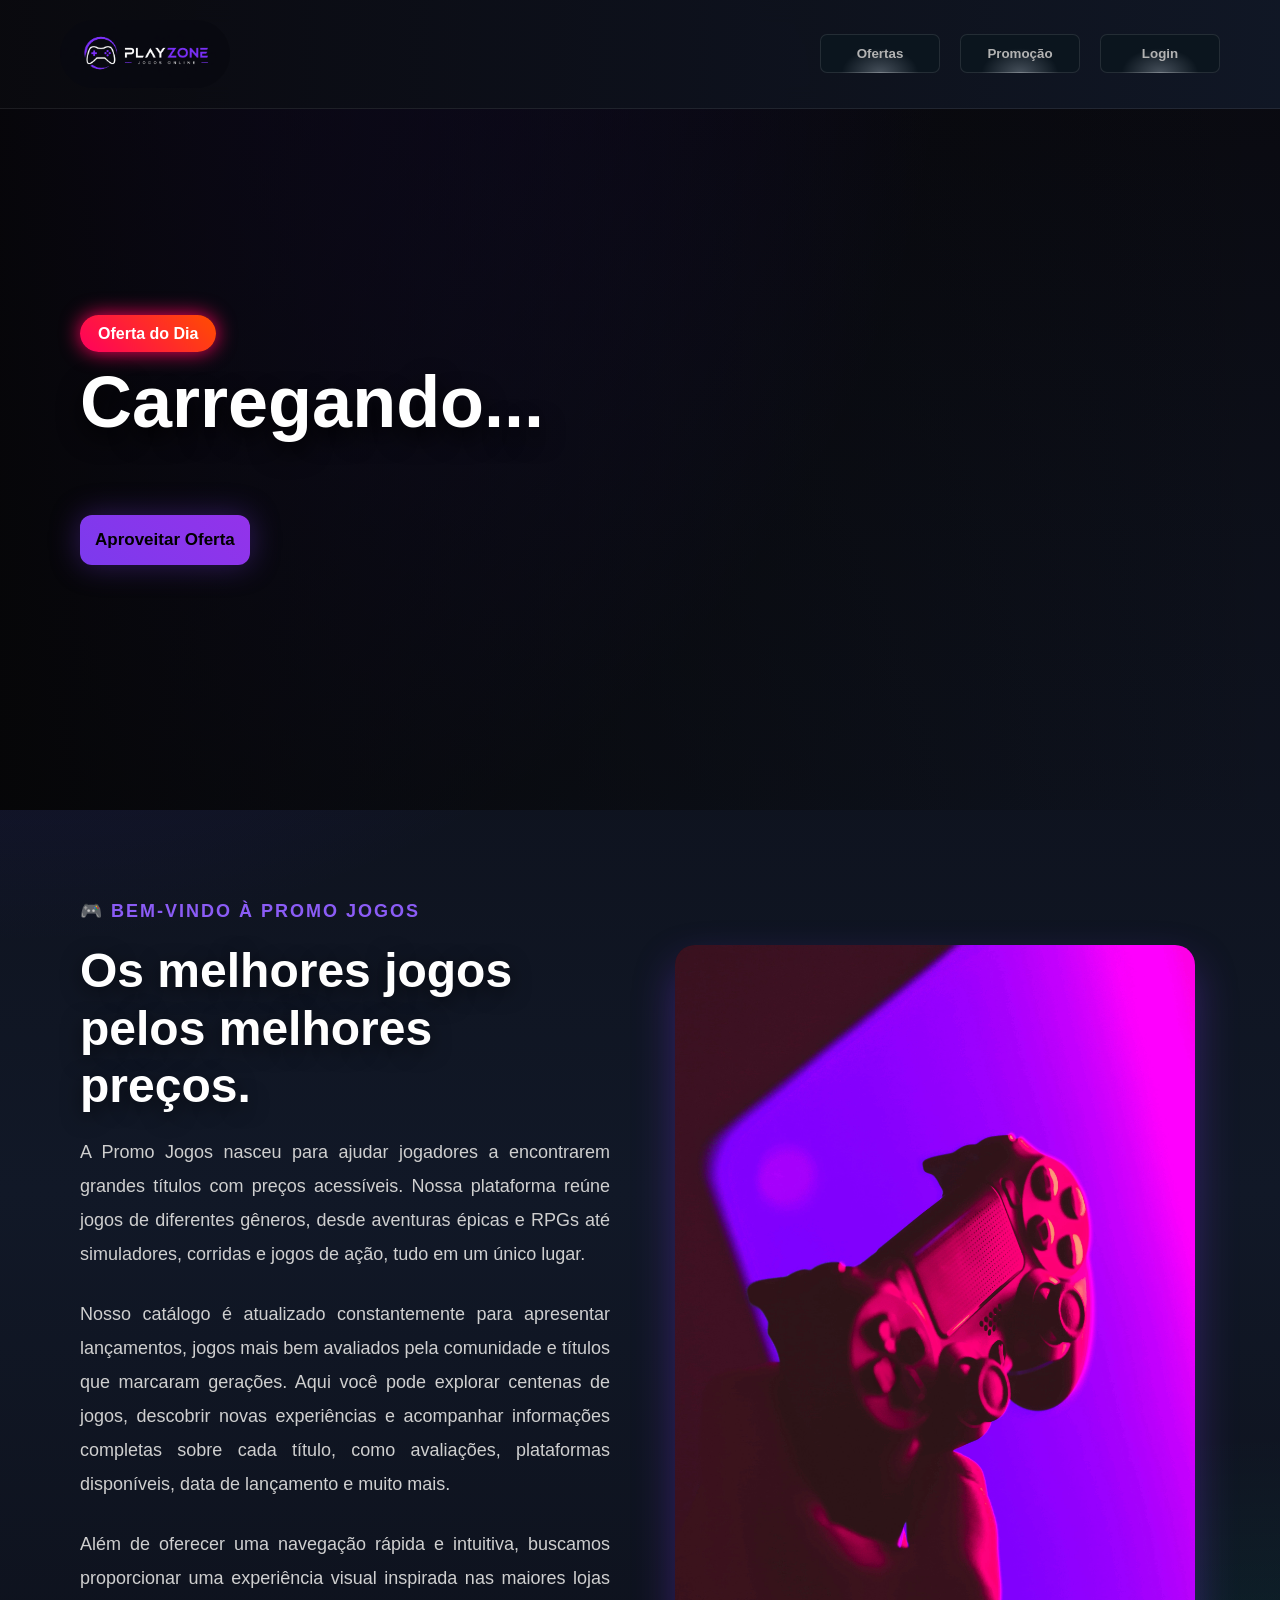
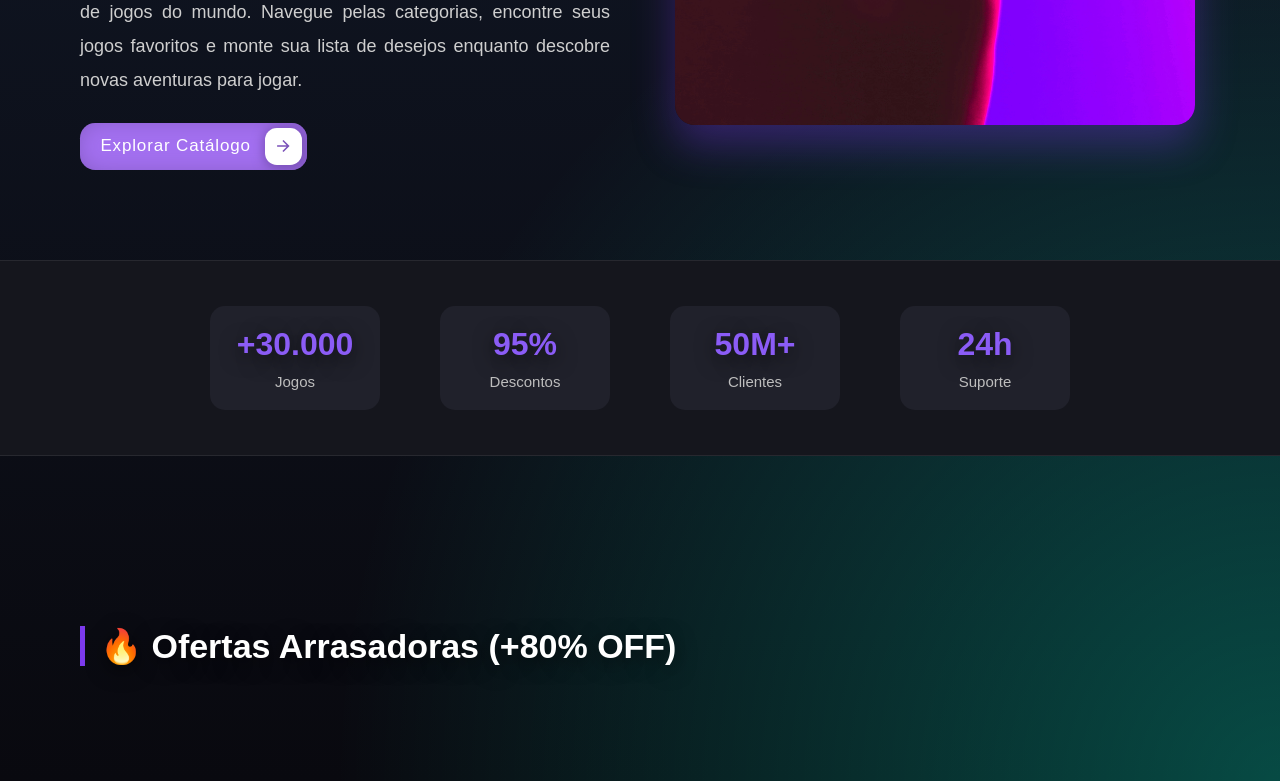
==== view/index.html @ 2229eeca "feat: connecting api with frontend" ====
<!DOCTYPE html>
<html lang="pt-br">
<head>
    <meta charset="UTF-8">
    <meta name="viewport" content="width=device-width, initial-scale=1.0">
    <link rel="stylesheet" href="style/style.css">
    <title>Promo Jogos</title>
</head>
<body>
    <!-- Navbar simples -->
    <nav class="navbar">
            <img class="logo" src="imagens/logo.png">        <ul>
            <li><button class="button"><a href="#super-ofertas">Ofertas</a></button></li>
            <li><button class="button"><a href="#jogos-baratos">Promoção</a></button></li>
            <li><button class="button"><a href="#login-usuario">Login</a></button></li>
        </ul>
    </nav>

    <!-- Banner Dinâmico (Hero Section) -->
    <header id="banner-destaque" class="hero">
        <div class="hero-conteudo">
            <span class="tag-destaque">Oferta do Dia</span>
            <h1 id="hero-titulo">Carregando...</h1>
            <div class="hero-precos">
                <span id="hero-preco-antigo" class="preco-antigo"></span>
                <span id="hero-preco-novo" class="preco-novo"></span>
            </div>
            <button class="btn-comprar btn-grande">Aproveitar Oferta</button>
        </div>
    </header>
    <section class="apresentacao">

    <div class="texto-apresentacao">

        <span class="subtitulo">🎮 Bem-vindo à Promo Jogos</span>

        <h2>Os melhores jogos pelos melhores preços.</h2>

        <p>
            A Promo Jogos nasceu para ajudar jogadores a encontrarem grandes títulos
            com preços acessíveis. Nossa plataforma reúne jogos de diferentes gêneros,
            desde aventuras épicas e RPGs até simuladores, corridas e jogos de ação,
            tudo em um único lugar.
        </p>

        <p>
            Nosso catálogo é atualizado constantemente para apresentar lançamentos,
            jogos mais bem avaliados pela comunidade e títulos que marcaram gerações.
            Aqui você pode explorar centenas de jogos, descobrir novas experiências e
            acompanhar informações completas sobre cada título, como avaliações,
            plataformas disponíveis, data de lançamento e muito mais.
        </p>

        <p>
            Além de oferecer uma navegação rápida e intuitiva, buscamos proporcionar
            uma experiência visual inspirada nas maiores lojas de jogos do mundo.
            Navegue pelas categorias, encontre seus jogos favoritos e monte sua lista
            de desejos enquanto descobre novas aventuras para jogar.
        </p>

        <button class="cssbuttons-io-button">
         Explorar Catálogo
        <div class="icon">
            <svg
            height="24"
            width="24"
            viewBox="0 0 24 24"
            xmlns="http://www.w3.org/2000/svg"
            >
            <path d="M0 0h24v24H0z" fill="none"></path>
            <path
                d="M16.172 11l-5.364-5.364 1.414-1.414L20 12l-7.778 7.778-1.414-1.414L16.172 13H4v-2z"
                fill="currentColor"
            ></path>
            </svg>
        </div>
        </button>

    </div>

    <div class="imagem-apresentacao">

        <img src="imagens/banner-gamer.jpg" alt="Jogador">

    </div>

</section>
    <section class="estatisticas">

        <div>
        <h2>+30.000</h2>
        <p>Jogos</p>
        </div>

        <div>
        <h2>95%</h2>
        <p>Descontos</p>
        </div>

        <div>
        <h2>50M+</h2>
        <p>Clientes</p>
        </div>

        <div>
        <h2>24h</h2>
        <p>Suporte</p>
        </div>

    </section>
    <main>
        <!-- Categoria 1 -->
        <section id="super-ofertas" class="categoria-section">
            <h2 class="titulo-categoria">🔥 Ofertas Arrasadoras (+80% OFF)</h2>
            <div id="vitrine-super" class="container-jogos"></div>
        </section>

    </main>

    <script src="script/script.js"></script>
</body>
</html>
---- view/style/style.css ----
* {
    margin: 0;
    padding: 0;
    box-sizing: border-box;
    font-family: 'Segoe UI', Tahoma, sans-serif;
}

body {
    color: white;
    font-family: 'Segoe UI', sans-serif;

    background:
    radial-gradient(circle at top left,#5224ff44,transparent 35%),
    radial-gradient(circle at bottom right,#00ffd544,transparent 35%),
    linear-gradient(180deg,#09090f,#111827,#09090f);

    overflow-x: hidden;
}


main{
    margin-top:90px;
}

h1,h2,h3{

text-shadow:0 5px 20px rgba(0,0,0,.6);

}

/* Navegação */
.navbar{
    position: fixed;
    top:0;
    width:100%;
    z-index:100;

    display:flex;
    justify-content:space-between;
    align-items:center;

    padding:20px 60px;

    background:
    linear-gradient(
    90deg,
    rgba(10,10,15,.95),
    rgba(17,24,39,.95)
);
    backdrop-filter:blur(12px);

    border-bottom:1px solid rgba(255,255,255,.08);
}
.navbar ul {
    list-style: none;
    display: flex;
    gap: 20px;
}

.logo{
    width:170px;
    cursor:pointer;
    transition:.4s;
    border-radius: 50px;
}

.logo:hover{
    transform:scale(1.05);
    filter:drop-shadow(0 0 15px #8b5cf6);
}

/* From Uiverse.io by zanina-yassine */ 
.button {
  min-width: 120px;

  position: relative;
  cursor: pointer;

  padding: 12px 17px;
  border: 0;
  border-radius: 7px;

  box-shadow: inset 0 0 0 1px rgba(255, 255, 255, 0.1);
  background: radial-gradient(
    ellipse at bottom,
    rgba(71, 81, 92, 1) 0%,
    rgba(11, 21, 30, 1) 45%
  );

  color: rgb(255, 255, 255, 0.66);

  transition: all 1s cubic-bezier(0.15, 0.83, 0.66, 1);
}

.button::before {
  content: "";
  width: 70%;
  height: 1px;

  position: absolute;
  bottom: 0;
  left: 15%;

  background: rgb(255, 255, 255);
  background: linear-gradient(
    90deg,
    rgba(255, 255, 255, 0) 0%,
    rgba(255, 255, 255, 1) 50%,
    rgba(255, 255, 255, 0) 100%
  );
  opacity: 0.2;

  transition: all 1s cubic-bezier(0.15, 0.83, 0.66, 1);
}

.button:hover {
  color: rgb(255, 255, 255, 1);
  transform: scale(1.1) translateY(-3px);
}

.button:hover::before {
  opacity: 1;
}

.navbar a {
    color: #b3b3b3;
    text-decoration: none;
    font-weight: bold;
    transition: color 0.3s;
}

.navbar a:hover {
    color: #bb86fc;
}

/* Banner Dinâmico (Hero) */
.hero{
    min-height: 90vh;

    background-size: cover;
    background-position: center center;
    background-repeat: no-repeat;

    display: flex;
    align-items: center;

    padding: 160px 80px 80px;

    position: relative;

    overflow: hidden;

    transition: opacity .4s ease;
}


.hero-conteudo {
    position: relative;
    z-index: 2;
    max-width: 600px;
}

.tag-destaque{

background:linear-gradient(
45deg,
#ff005d,
#ff4d00
);

padding:10px 18px;

border-radius:50px;

font-weight:bold;

box-shadow:0 0 20px #ff005d;

}

.hero h1{

font-size:4.5rem;

font-weight:800;

line-height:1.1;

margin:20px 0;

text-shadow:0 10px 25px black;

}

.hero::before{

content:"";

position:absolute;

inset:0;

background:linear-gradient(
90deg,
rgba(5,5,5,.92),
rgba(5,5,5,.45),
transparent
);

}
.btn-grande {
    font-size: 1.1rem;
    padding: 15px 30px;
    margin-top: 20px;
}


.categoria-section{

padding:80px;
}

.apresentacao{

    display:flex;

    justify-content:space-between;

    align-items:center;

    gap:60px;

    padding:90px 80px;

}

.texto-apresentacao{

    flex:1;

}

.subtitulo{

    color:#8b5cf6;

    font-size:18px;

    font-weight:bold;

    text-transform:uppercase;

    letter-spacing:2px;

}

.texto-apresentacao h2{

    font-size:48px;

    margin:20px 0;

    line-height:1.2;

}

.texto-apresentacao p{

    color:#cfcfcf;

    font-size:18px;

    line-height:1.9;

    margin-bottom:25px;

    text-align:justify;

}

.imagem-apresentacao{

    flex:1;

    display:flex;

    justify-content:center;

}

.imagem-apresentacao img{

    width:100%;

    max-width:520px;

    border-radius:20px;

    box-shadow:0 20px 40px rgba(124,58,237,.35);

    transition:.4s;

}

.imagem-apresentacao img:hover{

    transform:scale(1.03);

}

/* From Uiverse.io by adamgiebl */ 
.cssbuttons-io-button {
  background: #a370f0;
  color: white;
  font-family: inherit;
  padding: 0.35em;
  padding-left: 1.2em;
  font-size: 17px;
  font-weight: 500;
  border-radius: 0.9em;
  border: none;
  letter-spacing: 0.05em;
  display: flex;
  align-items: center;
  box-shadow: inset 0 0 1.6em -0.6em #714da6;
  overflow: hidden;
  position: relative;
  height: 2.8em;
  padding-right: 3.3em;
  cursor: pointer;
}

.cssbuttons-io-button .icon {
  background: white;
  margin-left: 1em;
  position: absolute;
  display: flex;
  align-items: center;
  justify-content: center;
  height: 2.2em;
  width: 2.2em;
  border-radius: 0.7em;
  box-shadow: 0.1em 0.1em 0.6em 0.2em #7b52b9;
  right: 0.3em;
  transition: all 0.3s;
}

.cssbuttons-io-button:hover .icon {
  width: calc(100% - 0.6em);
}

.cssbuttons-io-button .icon svg {
  width: 1.1em;
  transition: transform 0.3s;
  color: #7b52b9;
}

.cssbuttons-io-button:hover .icon svg {
  transform: translateX(0.1em);
}

.cssbuttons-io-button:active .icon {
  transform: scale(0.95);
}


.estatisticas{

    display:flex;

    justify-content:center;

    gap:60px;

    flex-wrap:wrap;

    padding:45px 30px;

    background:#15161d;

    border-top:1px solid rgba(255,255,255,.08);

    border-bottom:1px solid rgba(255,255,255,.08);

}

.estatisticas div{

    width:170px;

    padding:20px;

    border-radius:15px;

    text-align:center;

    background:#20212b;

    transition:.3s;

}

.estatisticas div:hover{

    transform:translateY(-6px);

    box-shadow:0 10px 25px rgba(124,58,237,.35);

}

.estatisticas h2{

    color:#8b5cf6;

    font-size:2rem;

    margin-bottom:10px;

}

.estatisticas p{

    color:#bdbdbd;

    font-size:15px;

}


.titulo-categoria{

font-size:34px;

margin-bottom:35px;

font-weight:700;

border-left:5px solid #7c3aed;

padding-left:15px;

}

.container-jogos{
    display:grid;
    grid-template-columns:repeat(auto-fit,minmax(220px,1fr));
    gap:25px;
}
/* Cards (Mantendo a estrutura anterior) */

.card-jogo{

    background:#18181b;

    border-radius:14px;

    overflow:hidden;

    transition:.3s;

    border:1px solid rgba(255,255,255,.05);

}

.card-jogo img{

    width:100%;
    height:140px;
    object-fit:cover;

    transition:.35s;

}
.card-jogo:hover{

    transform:translateY(-6px);

    box-shadow:0 15px 35px rgba(124,58,237,.25);

}

.card-jogo:hover img{

    transform:scale(1.05);

}

.info-jogo {
    padding: 15px;
}

.info-jogo h3 {
    font-size: 1.1rem;
    margin-bottom: 10px;
    white-space: nowrap;
    overflow: hidden;
    text-overflow: ellipsis;
}

.preco-antigo {
    text-decoration: line-through;
    color: #888;
    font-size: 0.9rem;
    margin-right: 10px;
}

.preco-novo {
    color: #03dac6;
    font-size: 1.2rem;
    font-weight: bold;
}

.btn-comprar{
margin-top: 30px;
padding:15px;

border:none;

border-radius:12px;

background:linear-gradient(45deg,#7c3aed,#9333ea);

font-size:17px;

font-weight:bold;

transition:.3s;

cursor:pointer;

box-shadow:0 0 30px rgba(124,58,237,.35);

}

.btn-comprar:hover{

transform:translateY(-4px);

box-shadow:0 0 45px rgba(124,58,237,.7);

}

.card-jogo{

animation:aparecer .6s ease;

}

@keyframes aparecer{

from{

opacity:0;

transform:translateY(50px);

}

to{

opacity:1;

transform:translateY(0);

}

}
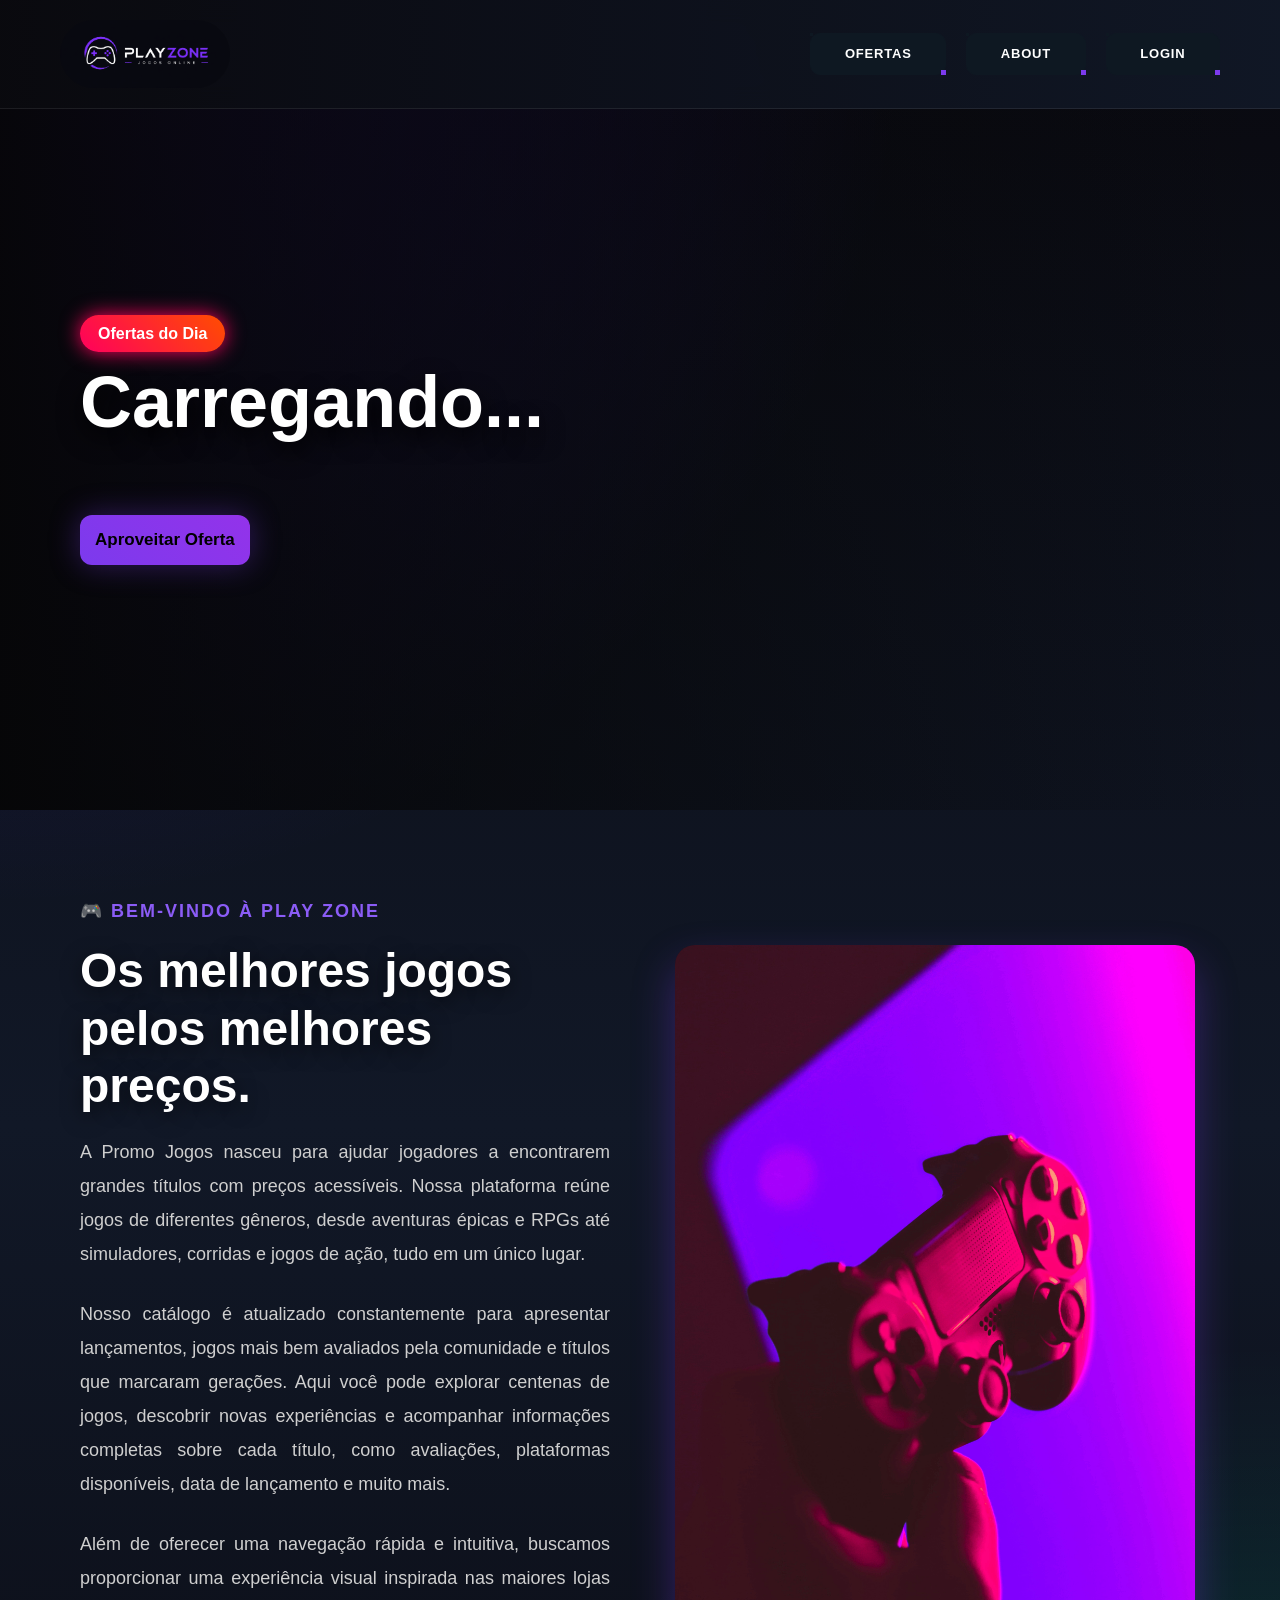
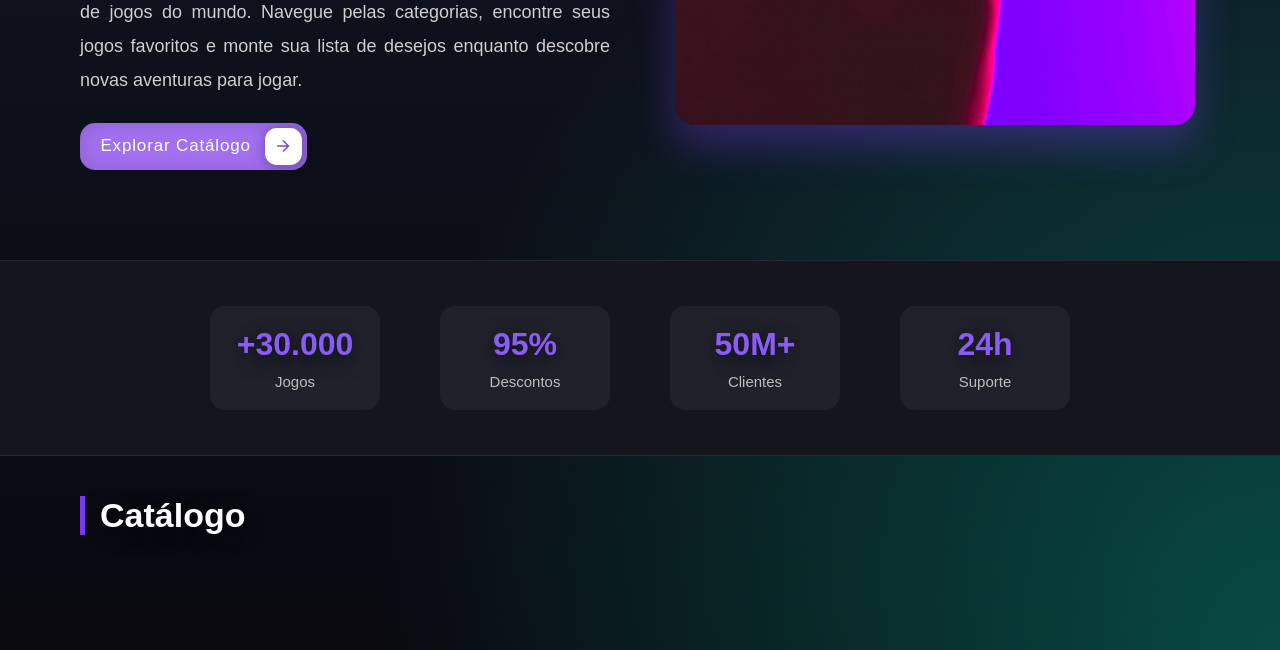
==== commit 3fbde8fe: "style: add favicon and changing style of nav buttons" ====
--- a/view/index.html
+++ b/view/index.html
@@ -4,22 +4,36 @@
     <meta charset="UTF-8">
     <meta name="viewport" content="width=device-width, initial-scale=1.0">
     <link rel="stylesheet" href="style/style.css">
-    <title>Promo Jogos</title>
+    <link rel="shortcut icon" href="imagens/favicon.png" type="image/x-icon">
+    <title>Play Zone</title>
 </head>
 <body>
-    <!-- Navbar simples -->
-    <nav class="navbar">
-            <img class="logo" src="imagens/logo.png">        <ul>
-            <li><button class="button"><a href="#super-ofertas">Ofertas</a></button></li>
-            <li><button class="button"><a href="#jogos-baratos">Promoção</a></button></li>
-            <li><button class="button"><a href="#login-usuario">Login</a></button></li>
+
+<nav class="navbar">
+        <img class="logo" src="imagens/logo.png" alt="Logo">
+        <ul>
+            <li>
+                <div class="button-borders">
+                    <button class="primary-button" onclick="document.getElementById('super-ofertas').scrollIntoView({behavior: 'smooth'})">OFERTAS</button>
+                </div>
+            </li>
+            <li>
+                <div class="button-borders">
+                    <button class="primary-button" onclick="document.querySelector('.apresentacao').scrollIntoView({behavior: 'smooth'})">ABOUT</button>
+                </div>
+            </li>
+            <li>
+                <div class="button-borders">
+                    <button class="primary-button" onclick="document.getElementById('login-usuario').scrollIntoView({behavior: 'smooth'})">LOGIN</button>
+                </div>
+            </li>
         </ul>
     </nav>
 
-    <!-- Banner Dinâmico (Hero Section) -->
     <header id="banner-destaque" class="hero">
+        <a href="#"></a>
         <div class="hero-conteudo">
-            <span class="tag-destaque">Oferta do Dia</span>
+            <span class="tag-destaque">Ofertas do Dia</span>
             <h1 id="hero-titulo">Carregando...</h1>
             <div class="hero-precos">
                 <span id="hero-preco-antigo" class="preco-antigo"></span>
@@ -32,7 +46,7 @@
 
     <div class="texto-apresentacao">
 
-        <span class="subtitulo">🎮 Bem-vindo à Promo Jogos</span>
+        <span class="subtitulo">🎮 Bem-vindo à Play Zone</span>
 
         <h2>Os melhores jogos pelos melhores preços.</h2>
 
@@ -58,8 +72,8 @@
             de desejos enquanto descobre novas aventuras para jogar.
         </p>
 
-        <button class="cssbuttons-io-button">
-         Explorar Catálogo
+            <button class="cssbuttons-io-button" onclick="document.getElementById('super-ofertas').scrollIntoView({behavior: 'smooth'})">
+        Explorar Catálogo
         <div class="icon">
             <svg
             height="24"
@@ -74,7 +88,7 @@
             ></path>
             </svg>
         </div>
-        </button>
+    </button>
 
     </div>
 
@@ -111,10 +125,9 @@
     <main>
         <!-- Categoria 1 -->
         <section id="super-ofertas" class="categoria-section">
-            <h2 class="titulo-categoria">🔥 Ofertas Arrasadoras (+80% OFF)</h2>
+            <h2 class="titulo-categoria"> Catálogo</h2>
             <div id="vitrine-super" class="container-jogos"></div>
         </section>
-
     </main>
 
     <script src="script/script.js"></script>
--- a/view/style/style.css
+++ b/view/style/style.css
@@ -19,7 +19,7 @@
 
 
 main{
-    margin-top:90px;
+    margin-top:-40px;
 }
 
 h1,h2,h3{
@@ -70,56 +70,63 @@
 }
 
 /* From Uiverse.io by zanina-yassine */ 
-.button {
-  min-width: 120px;
-
-  position: relative;
-  cursor: pointer;
-
-  padding: 12px 17px;
-  border: 0;
-  border-radius: 7px;
-
-  box-shadow: inset 0 0 0 1px rgba(255, 255, 255, 0.1);
-  background: radial-gradient(
-    ellipse at bottom,
-    rgba(71, 81, 92, 1) 0%,
-    rgba(11, 21, 30, 1) 45%
-  );
-
-  color: rgb(255, 255, 255, 0.66);
-
-  transition: all 1s cubic-bezier(0.15, 0.83, 0.66, 1);
-}
-
-.button::before {
-  content: "";
-  width: 70%;
-  height: 1px;
-
-  position: absolute;
-  bottom: 0;
-  left: 15%;
-
-  background: rgb(255, 255, 255);
-  background: linear-gradient(
-    90deg,
-    rgba(255, 255, 255, 0) 0%,
-    rgba(255, 255, 255, 1) 50%,
-    rgba(255, 255, 255, 0) 100%
-  );
-  opacity: 0.2;
-
-  transition: all 1s cubic-bezier(0.15, 0.83, 0.66, 1);
-}
-
-.button:hover {
-  color: rgb(255, 255, 255, 1);
-  transform: scale(1.1) translateY(-3px);
-}
-
-.button:hover::before {
-  opacity: 1;
+/* --- NOVO DESIGN DOS BOTÕES DA NAVBAR --- */
+.primary-button {
+ font-family: 'Segoe UI', Tahoma, sans-serif;
+ color: white;
+ cursor: pointer;
+ font-size: 13px;
+ font-weight: bold;
+ letter-spacing: 0.05rem;
+ border: 1px solid #0E1822;
+ border-radius: 10px;
+ padding: 0.8rem 2.1rem;
+ /* A cor de preenchimento do SVG foi alterada de FF4655 para 7c3aed */
+ background-image: url("data:image/svg+xml,%3Csvg xmlns='http://www.w3.org/2000/svg' viewBox='0 0 531.28 200'%3E%3Cdefs%3E%3Cstyle%3E .shape %7B fill: %237c3aed /* fill: %230E1822; */ %7D %3C/style%3E%3C/defs%3E%3Cg id='Layer_2' data-name='Layer 2'%3E%3Cg id='Layer_1-2' data-name='Layer 1'%3E%3Cpolygon class='shape' points='415.81 200 0 200 115.47 0 531.28 0 415.81 200' /%3E%3C/g%3E%3C/g%3E%3C/svg%3E%0A");
+ background-color: #0E1822;
+ background-size: 200%;
+ background-position: 200%;
+ background-repeat: no-repeat;
+ transition: 0.3s ease-in-out;
+ transition-property: background-position, border, color;
+ position: relative;
+ z-index: 1;
+}
+
+.primary-button:hover {
+ border: 1px solid #7c3aed; /* Cor da borda no hover alterada para roxo */
+ color: white;
+ background-position: 40%;
+}
+
+.primary-button:before {
+ content: "";
+ position: absolute;
+ background-color: #0E1822;
+ width: 0.2rem;
+ height: 0.2rem;
+ top: -1px;
+ left: -1px;
+ transition: background-color 0.15s ease-in-out;
+}
+
+.primary-button:hover:before {
+ background-color: white;
+}
+
+.primary-button:hover:after {
+ background-color: white;
+}
+
+.primary-button:after {
+ content: "";
+ position: absolute;
+ background-color: #7c3aed; /* Cor do detalhe no canto alterada para roxo */
+ width: 0.3rem;
+ height: 0.3rem;
+ bottom: -1px;
+ right: -1px;
+ transition: background-color 0.15s ease-in-out;
 }
 
 .navbar a {
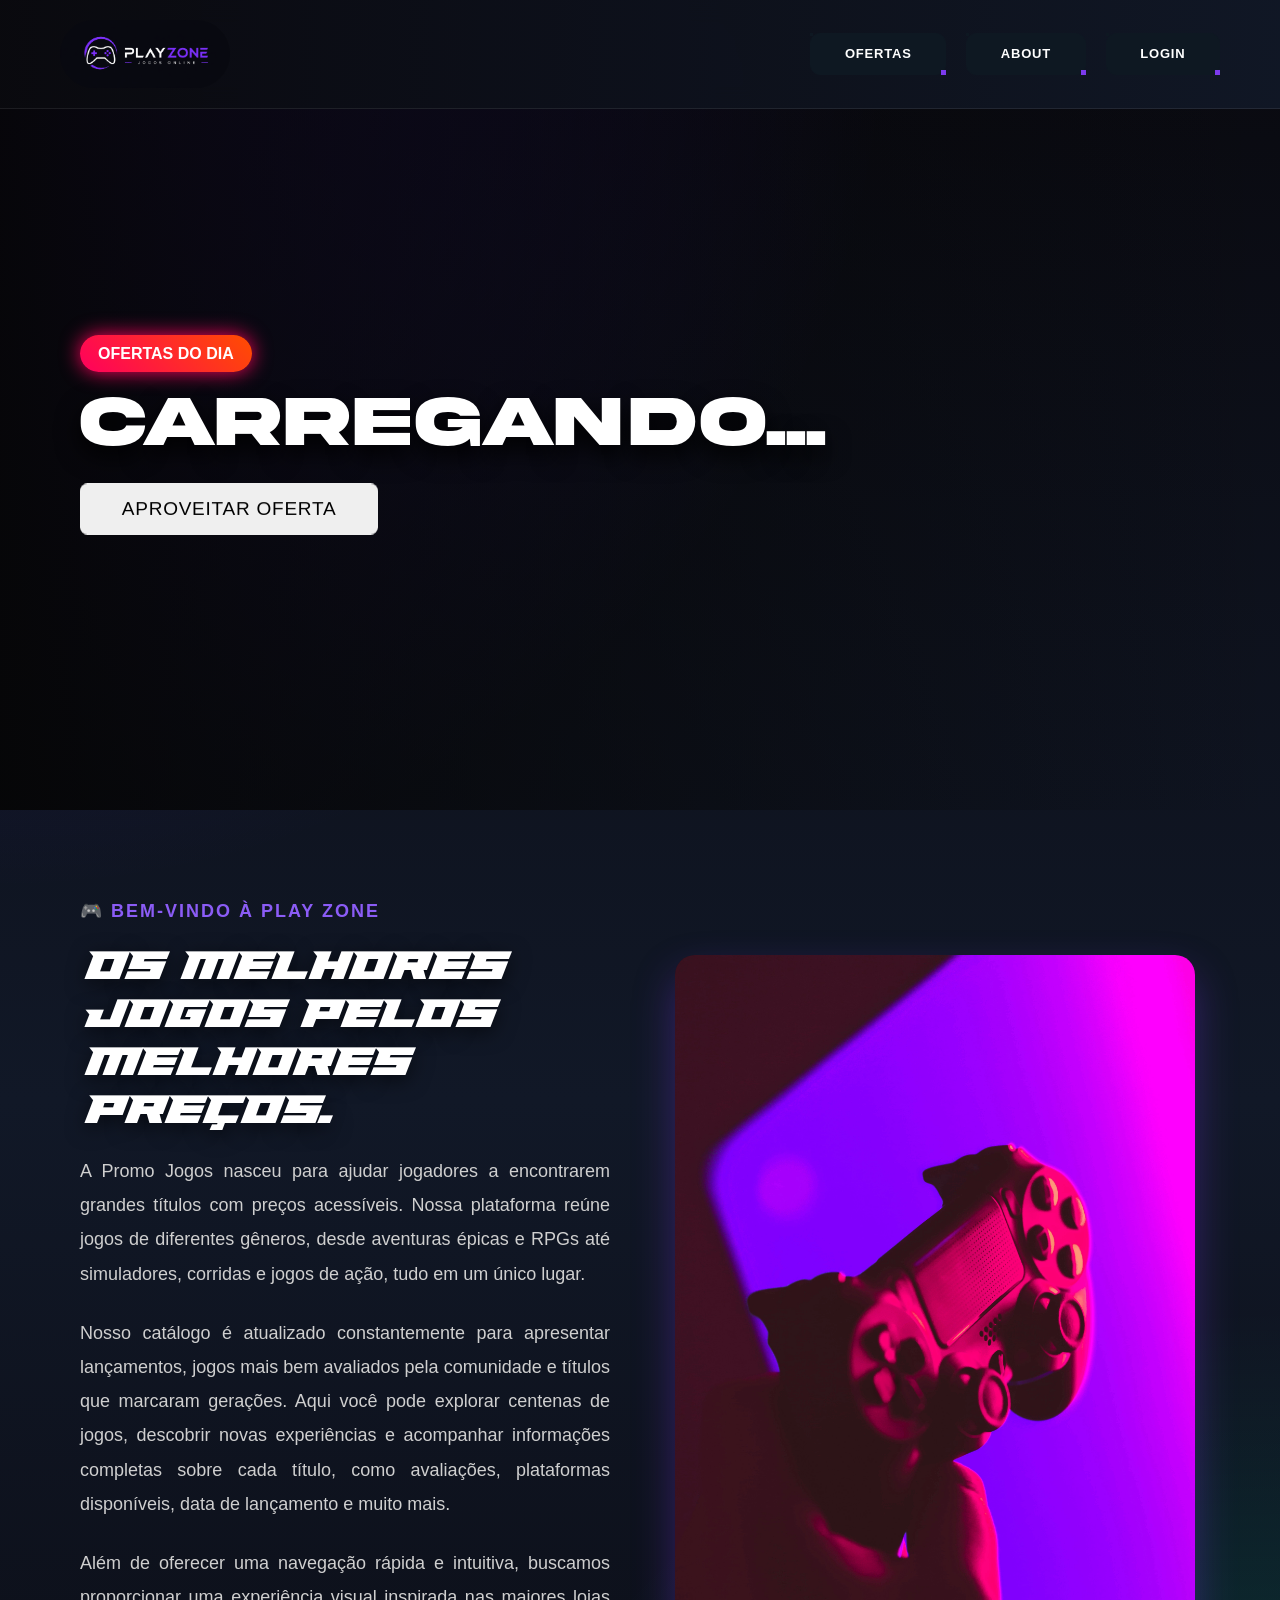
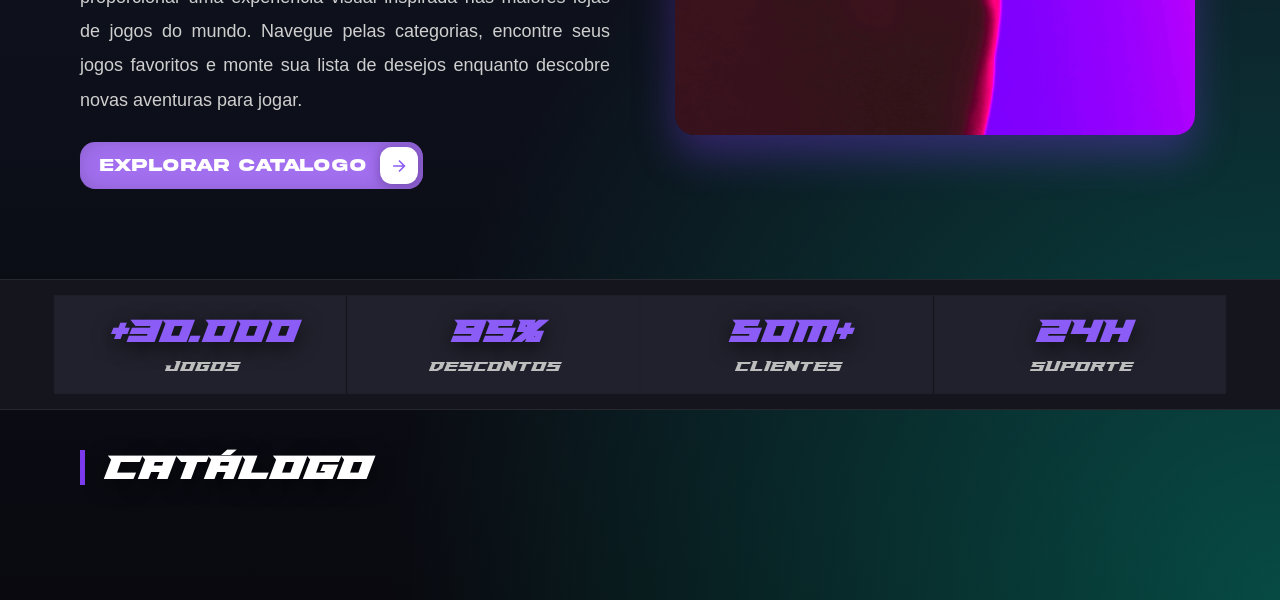
==== commit 44f48290: "style: modifying the page CSS and adding styles for the game pages" ====
--- a/view/index.html
+++ b/view/index.html
@@ -33,13 +33,14 @@
     <header id="banner-destaque" class="hero">
         <a href="#"></a>
         <div class="hero-conteudo">
-            <span class="tag-destaque">Ofertas do Dia</span>
+            <span class="tag-destaque">OFERTAS DO DIA</span>
             <h1 id="hero-titulo">Carregando...</h1>
-            <div class="hero-precos">
-                <span id="hero-preco-antigo" class="preco-antigo"></span>
-                <span id="hero-preco-novo" class="preco-novo"></span>
-            </div>
-            <button class="btn-comprar btn-grande">Aproveitar Oferta</button>
+
+            <div class="wrapper">
+            <button class="btn-grande">
+                <span>Aproveitar Oferta</span>
+            </button>
+        </div>
         </div>
     </header>
     <section class="apresentacao">
@@ -72,8 +73,8 @@
             de desejos enquanto descobre novas aventuras para jogar.
         </p>
 
-            <button class="cssbuttons-io-button" onclick="document.getElementById('super-ofertas').scrollIntoView({behavior: 'smooth'})">
-        Explorar Catálogo
+        <button class="cssbuttons-io-button" onclick="document.getElementById('super-ofertas').scrollIntoView({behavior: 'smooth'})">
+        EXPLORAR CATALOGO
         <div class="icon">
             <svg
             height="24"
@@ -125,7 +126,7 @@
     <main>
         <!-- Categoria 1 -->
         <section id="super-ofertas" class="categoria-section">
-            <h2 class="titulo-categoria"> Catálogo</h2>
+            <h2 class="titulo-categoria"> CATÁLOGO</h2>
             <div id="vitrine-super" class="container-jogos"></div>
         </section>
     </main>
--- a/view/style/style.css
+++ b/view/style/style.css
@@ -1,3 +1,13 @@
+@font-face {
+    font-family: "Paladins";
+    src: url("../fonts/paladins/paladins.ttf") format("truetype");
+}
+
+@font-face {
+    font-family: "Akira";
+    src: url("../fonts/akira_expanded/Akira\ Expanded\ Demo.otf") format("truetype");
+}
+
 * {
     margin: 0;
     padding: 0;
@@ -24,7 +34,8 @@
 
 h1,h2,h3{
 
-text-shadow:0 5px 20px rgba(0,0,0,.6);
+    font-family: "Akira", sans-serif;
+    text-shadow:0 5px 20px rgba(0,0,0,.6);
 
 }
 
@@ -130,6 +141,7 @@
 }
 
 .navbar a {
+
     color: #b3b3b3;
     text-decoration: none;
     font-weight: bold;
@@ -186,16 +198,11 @@
 }
 
 .hero h1{
-
-font-size:4.5rem;
-
-font-weight:800;
-
-line-height:1.1;
-
-margin:20px 0;
-
-text-shadow:0 10px 25px black;
+    font-size:4.5rem;
+    font-weight:800;
+    line-height:1.1;
+    margin:20px 0;
+    text-shadow:0 10px 25px black;
 
 }
 
@@ -223,50 +230,39 @@
 
 
 .categoria-section{
-
-padding:80px;
+    padding:80px;
 }
 
 .apresentacao{
-
+    font-family: "Paladins", sans-serif;
     display:flex;
-
     justify-content:space-between;
-
     align-items:center;
-
     gap:60px;
-
     padding:90px 80px;
 
 }
 
 .texto-apresentacao{
-
+    
     flex:1;
 
 }
 
 .subtitulo{
-
     color:#8b5cf6;
-
     font-size:18px;
-
     font-weight:bold;
-
     text-transform:uppercase;
-
     letter-spacing:2px;
 
 }
 
 .texto-apresentacao h2{
 
-    font-size:48px;
-
+    font-family: "Paladins", sans-serif;
+    font-size:40px;
     margin:20px 0;
-
     line-height:1.2;
 
 }
@@ -274,13 +270,9 @@
 .texto-apresentacao p{
 
     color:#cfcfcf;
-
     font-size:18px;
-
     line-height:1.9;
-
     margin-bottom:25px;
-
     text-align:justify;
 
 }
@@ -288,9 +280,7 @@
 .imagem-apresentacao{
 
     flex:1;
-
     display:flex;
-
     justify-content:center;
 
 }
@@ -298,13 +288,9 @@
 .imagem-apresentacao img{
 
     width:100%;
-
     max-width:520px;
-
     border-radius:20px;
-
     box-shadow:0 20px 40px rgba(124,58,237,.35);
-
     transition:.4s;
 
 }
@@ -317,39 +303,39 @@
 
 /* From Uiverse.io by adamgiebl */ 
 .cssbuttons-io-button {
-  background: #a370f0;
-  color: white;
-  font-family: inherit;
-  padding: 0.35em;
-  padding-left: 1.2em;
-  font-size: 17px;
-  font-weight: 500;
-  border-radius: 0.9em;
-  border: none;
-  letter-spacing: 0.05em;
-  display: flex;
-  align-items: center;
-  box-shadow: inset 0 0 1.6em -0.6em #714da6;
-  overflow: hidden;
-  position: relative;
-  height: 2.8em;
-  padding-right: 3.3em;
-  cursor: pointer;
+    background: #a370f0;
+    color: white;
+    font-family: "Akira", sans-serif;
+    padding: 0.35em;
+    padding-left: 1.2em;
+    font-size: 17px;
+    font-weight: 500;
+    border-radius: 0.9em;
+    border: none;
+    letter-spacing: 0.05em;
+    display: flex;
+    align-items: center;
+    box-shadow: inset 0 0 1.6em -0.6em #714da6;
+    overflow: hidden;
+    position: relative;
+    height: 2.8em;
+    padding-right: 3.3em;
+    cursor: pointer;
 }
 
 .cssbuttons-io-button .icon {
-  background: white;
-  margin-left: 1em;
-  position: absolute;
-  display: flex;
-  align-items: center;
-  justify-content: center;
-  height: 2.2em;
-  width: 2.2em;
-  border-radius: 0.7em;
-  box-shadow: 0.1em 0.1em 0.6em 0.2em #7b52b9;
-  right: 0.3em;
-  transition: all 0.3s;
+    background: white;
+    margin-left: 1em;
+    position: absolute;
+    display: flex;
+    align-items: center;
+    justify-content: center;
+    height: 2.2em;
+    width: 2.2em;
+    border-radius: 0.7em;
+    box-shadow: 0.1em 0.1em 0.6em 0.2em #7b52b9;
+    right: 0.3em;
+    transition: all 0.3s;
 }
 
 .cssbuttons-io-button:hover .icon {
@@ -359,7 +345,7 @@
 .cssbuttons-io-button .icon svg {
   width: 1.1em;
   transition: transform 0.3s;
-  color: #7b52b9;
+  color: #8b5cf6;
 }
 
 .cssbuttons-io-button:hover .icon svg {
@@ -374,61 +360,49 @@
 .estatisticas{
 
     display:flex;
-
     justify-content:center;
-
-    gap:60px;
-
     flex-wrap:wrap;
-
-    padding:45px 30px;
-
+    gap: 0.5px;
+    padding:15px 30px;
     background:#15161d;
-
     border-top:1px solid rgba(255,255,255,.08);
-
     border-bottom:1px solid rgba(255,255,255,.08);
 
 }
 
-.estatisticas div{
-
-    width:170px;
-
-    padding:20px;
-
-    border-radius:15px;
-
-    text-align:center;
-
-    background:#20212b;
-
-    transition:.3s;
-
-}
+.estatisticas div {
+    
+    width: 24%;
+    padding: 19px;
+    border-radius: 0;
+    text-align: center;
+    background: #20212c;
+    transition: .3s;
+    border: 1px solid rgba(0, 0, 0, 0.062);
+}
+
 
 .estatisticas div:hover{
-
+    margin: auto;
     transform:translateY(-6px);
-
+    font-family: "Paladins", sans-serif;
     box-shadow:0 10px 25px rgba(124,58,237,.35);
 
 }
 
 .estatisticas h2{
 
+        font-family: "Paladins", sans-serif;
     color:#8b5cf6;
-
     font-size:2rem;
-
     margin-bottom:10px;
 
 }
 
 .estatisticas p{
 
+    font-family: "Paladins", sans-serif;
     color:#bdbdbd;
-
     font-size:15px;
 
 }
@@ -436,35 +410,28 @@
 
 .titulo-categoria{
 
-font-size:34px;
-
-margin-bottom:35px;
-
-font-weight:700;
-
-border-left:5px solid #7c3aed;
-
-padding-left:15px;
+    font-family: "Paladins", sans-serif;
+    font-size:34px;
+    margin-bottom:35px;
+    font-weight:700;
+    border-left:5px solid #7c3aed;
+    padding-left:15px;
 
 }
 
 .container-jogos{
     display:grid;
     grid-template-columns:repeat(auto-fit,minmax(220px,1fr));
-    gap:25px;
+    gap:15px;
 }
 /* Cards (Mantendo a estrutura anterior) */
 
 .card-jogo{
 
     background:#18181b;
-
-    border-radius:14px;
-
+    border-radius:5px;
     overflow:hidden;
-
     transition:.3s;
-
     border:1px solid rgba(255,255,255,.05);
 
 }
@@ -481,7 +448,6 @@
 .card-jogo:hover{
 
     transform:translateY(-6px);
-
     box-shadow:0 15px 35px rgba(124,58,237,.25);
 
 }
@@ -497,6 +463,7 @@
 }
 
 .info-jogo h3 {
+    
     font-size: 1.1rem;
     margin-bottom: 10px;
     white-space: nowrap;
@@ -505,6 +472,7 @@
 }
 
 .preco-antigo {
+    
     text-decoration: line-through;
     color: #888;
     font-size: 0.9rem;
@@ -512,63 +480,172 @@
 }
 
 .preco-novo {
+    
     color: #03dac6;
     font-size: 1.2rem;
     font-weight: bold;
 }
 
+/* From Uiverse.io by cssbuttons-io */ 
+.wrapper {
+ perspective: 500px;
+ transform: rotatex(10deg);
+ animation: rotateAngle 30s linear infinite;
+ width: auto;
+}
+
+.wrapper button {
+ display: block;
+ position: relative;
+ margin: 0.5em 0;
+ padding: 0.8em 2.2em;
+ cursor: pointer;
+ background: radial-gradient(90deg ,#a370f0,white );
+ border: none;
+ border-radius: 0.4em;
+ text-transform: uppercase;
+ font-size: 19px;
+ font-family: "Work Sans", sans-serif;
+ font-weight: 500;
+ letter-spacing: 0.04em;
+ mix-blend-mode: color-dodge;
+ perspective: 500px;
+ transform-style: preserve-3d;
+}
+
+.wrapper button:before, .wrapper button:after {
+ --z: 0px;
+ position: absolute;
+ top: 0;
+ left: 0;
+ display: block;
+ content: "";
+ width: 100%;
+ height: 100%;
+ opacity: 0;
+ mix-blend-mode: inherit;
+ border-radius: inherit;
+ transform-style: preserve-3d;
+ transform: translate3d(calc(var(--z) * 0px), calc(var(--z) * 0px), calc(var(--z) * 0px));
+}
+
+.wrapper button span {
+ mix-blend-mode: none;
+ display: block;
+}
+
+.wrapper button:after {
+ background-color: #5D00FF;
+}
+
+.wrapper button:before {
+ background-color: #FF1731;
+}
+
+.wrapper button:hover {
+ background-color: #FFF65B;
+ transition: background 0.3s 0.1s;
+}
+
+.wrapper button:hover:before {
+ --z: 0.04;
+ animation: translateWobble 2.2s ease forwards;
+}
+
+.wrapper button:hover:after {
+ --z: -0.06;    
+ animation: translateWobble 2.2s ease forwards;
+}
+
 .btn-comprar{
-margin-top: 30px;
-padding:15px;
-
-border:none;
-
-border-radius:12px;
-
-background:linear-gradient(45deg,#7c3aed,#9333ea);
-
-font-size:17px;
-
-font-weight:bold;
-
-transition:.3s;
-
-cursor:pointer;
-
-box-shadow:0 0 30px rgba(124,58,237,.35);
-
+    background: #8b5cf6;
+    color: white;
+    font-family: "Akira";
+    margin: 5px;
+    border-radius: 5px;
+    padding: 10px;
 }
 
 .btn-comprar:hover{
-
-transform:translateY(-4px);
-
-box-shadow:0 0 45px rgba(124,58,237,.7);
+    transform:translateY(-4px);
+    box-shadow:0 0 45px rgba(124,58,237,.7);
 
 }
 
 .card-jogo{
 
-animation:aparecer .6s ease;
+    animation:aparecer .6s ease;
 
 }
 
 @keyframes aparecer{
-
 from{
-
-opacity:0;
-
-transform:translateY(50px);
-
-}
-
+    opacity:0;
+    transform:translateY(50px);
+}
 to{
-
-opacity:1;
-
-transform:translateY(0);
-
-}
-
-}+    opacity:1;
+    transform:translateY(0);
+}
+}
+
+
+@keyframes rotateAngle {
+    0% {
+        transform: rotateY(0deg) rotateX(10deg);
+    }
+
+    25% {
+        transform: rotateY(20deg) rotateX(10deg);
+    }
+
+    50% {
+        transform: rotateY(0deg) rotateX(10deg);
+    }
+
+    75% {
+        transform: rotateY(-20deg) rotateX(10deg);
+    }
+
+    100% {
+        transform: rotateY(0deg) rotateX(10deg);
+    }
+}
+
+@keyframes translateWobble {
+ 0% {
+  opacity: 0;
+  transform: translate3d(calc(var(--z) * 0px), calc(var(--z) * 0px), calc(var(--z) * 0px));
+ }
+
+ 16% {
+  transform: translate3d(calc(var(--z) * 160px), calc(var(--z) * 160px), calc(var(--z) * 160px));
+ }
+
+ 28% {
+  opacity: 1;
+  transform: translate3d(calc(var(--z) * 70px), calc(var(--z) * 70px), calc(var(--z) * 70px));
+ }
+
+ 44% {
+  transform: translate3d(calc(var(--z) * 130px), calc(var(--z) * 130px), calc(var(--z) * 130px));
+ }
+
+ 59% {
+  transform: translate3d(calc(var(--z) * 85px), calc(var(--z) * 85px), calc(var(--z) * 85px));
+ }
+
+ 73% {
+  transform: translate3d(calc(var(--z) * 110px), calc(var(--z) * 110px), calc(var(--z) * 110px));
+ }
+
+ 88% {
+  opacity: 1;
+  transform: translate3d(calc(var(--z) * 90px), calc(var(--z) * 90px), calc(var(--z) * 90px));
+ }
+
+ 100% {
+  opacity: 1;
+  transform: translate3d(calc(var(--z) * 100px), calc(var(--z) * 100px), calc(var(--z) * 100px));
+ }
+}
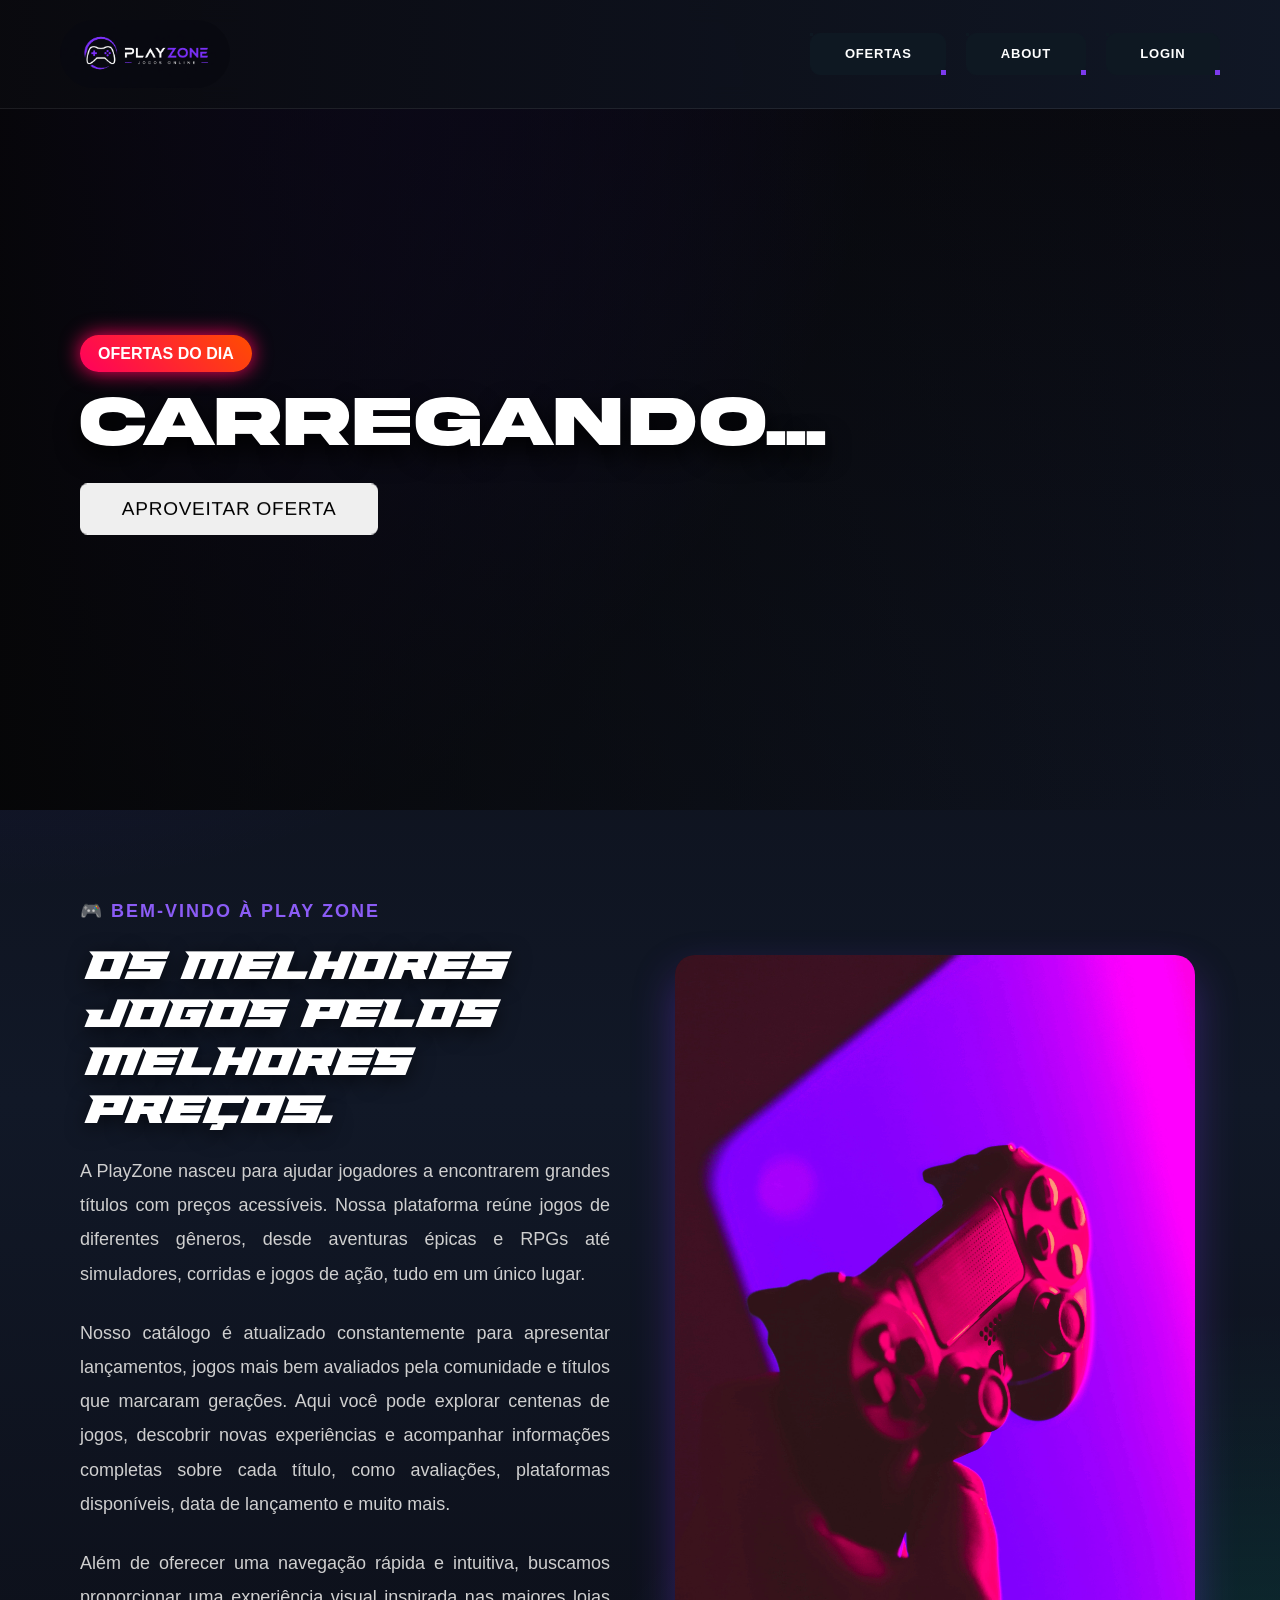
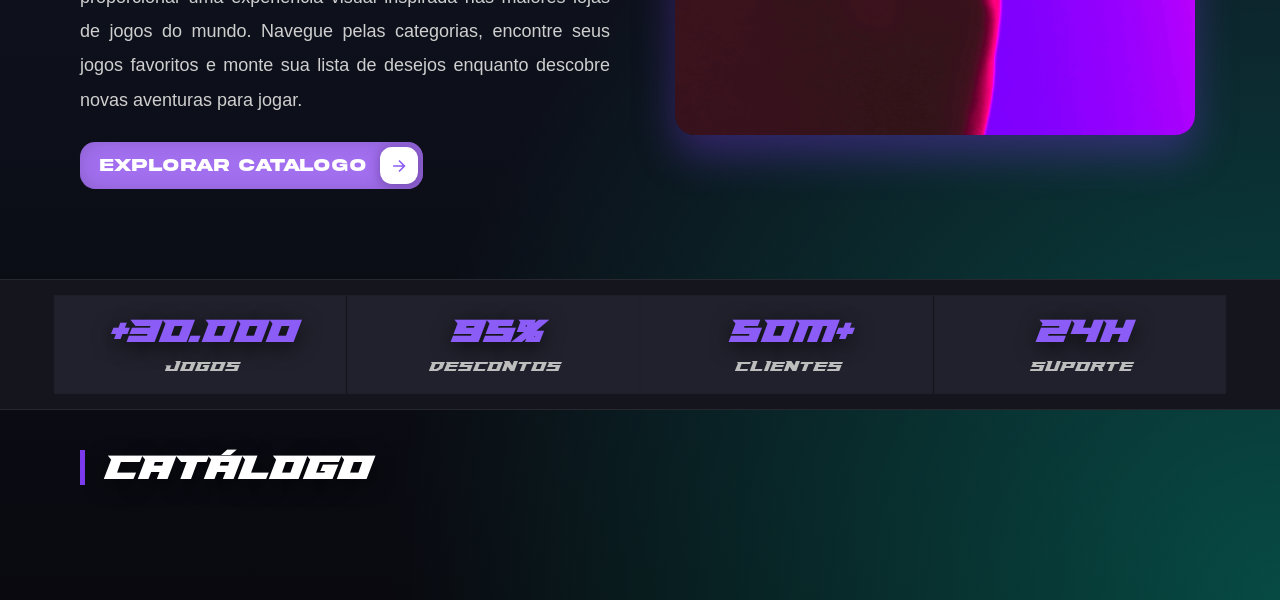
==== commit 009cbc34: "style: fixing errors and add readme" ====
--- a/view/index.html
+++ b/view/index.html
@@ -10,7 +10,7 @@
 <body>
 
 <nav class="navbar">
-        <img class="logo" src="imagens/logo.png" alt="Logo">
+        <img  class="logo" src="imagens/logo.png" alt="Logo">
         <ul>
             <li>
                 <div class="button-borders">
@@ -52,7 +52,7 @@
         <h2>Os melhores jogos pelos melhores preços.</h2>
 
         <p>
-            A Promo Jogos nasceu para ajudar jogadores a encontrarem grandes títulos
+            A PlayZone nasceu para ajudar jogadores a encontrarem grandes títulos
             com preços acessíveis. Nossa plataforma reúne jogos de diferentes gêneros,
             desde aventuras épicas e RPGs até simuladores, corridas e jogos de ação,
             tudo em um único lugar.
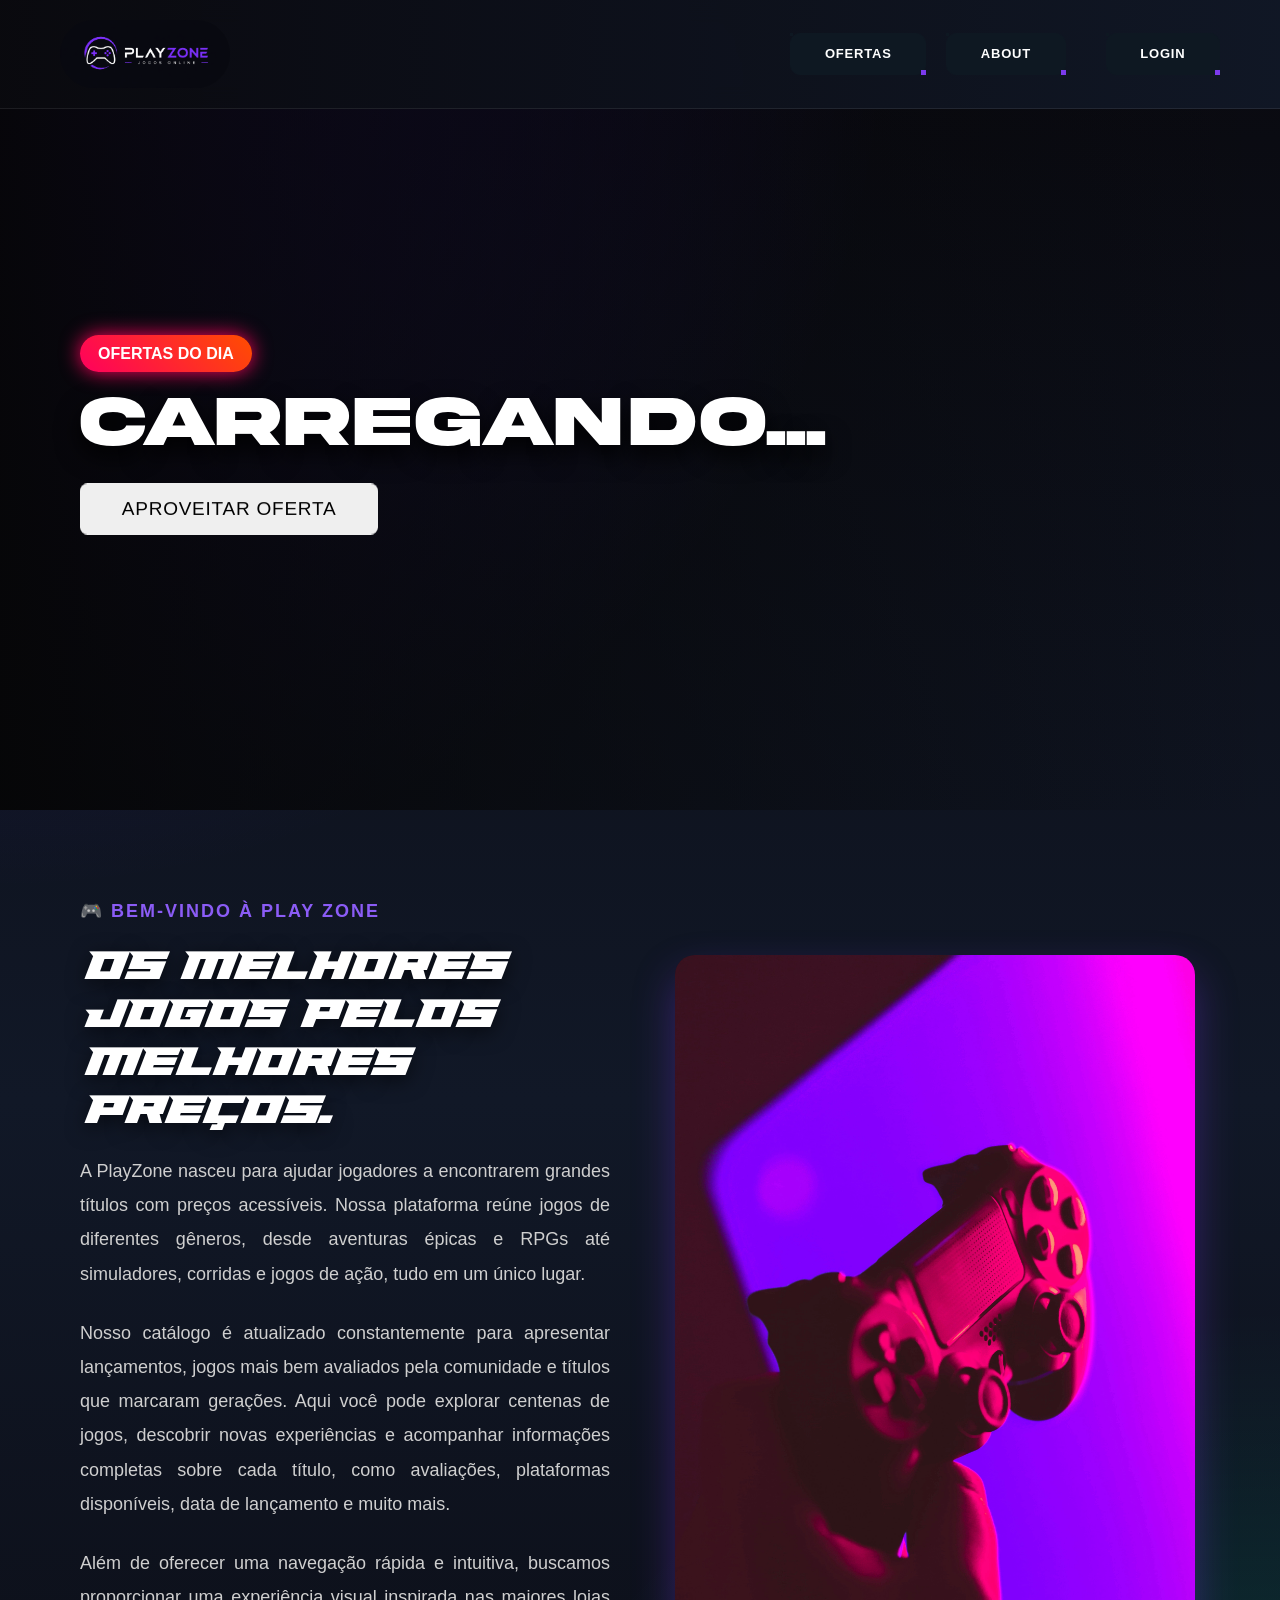
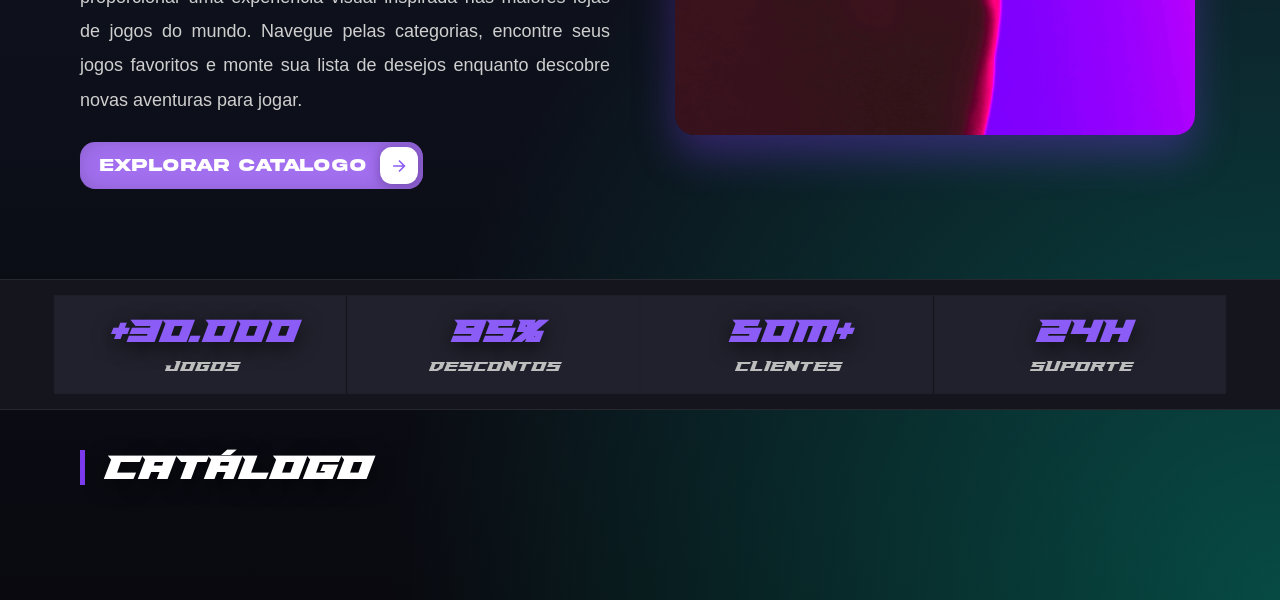
==== commit 516e270b: "feat: add perfil user route" ====
--- a/view/index.html
+++ b/view/index.html
@@ -23,9 +23,18 @@
                 </div>
             </li>
             <li>
-                <div class="button-borders">
-                    <button class="primary-button" onclick="document.getElementById('login-usuario').scrollIntoView({behavior: 'smooth'})">LOGIN</button>
+                <li>
+                <!-- Container do Login (Fica visível se NÃO tiver token) -->
+                <div id="btn-login" class="button-borders">
+                    <button class="primary-button" onclick="window.location.href='login.html'">LOGIN</button>
                 </div>
+                
+                <!-- Círculo de Perfil (Fica visível se TIVER token) -->
+                <div id="circulo-perfil" style="display: none;" title="Meu Perfil">
+                    <span>U</span> 
+                </div>
+            </li>
+                
             </li>
         </ul>
     </nav>
--- a/view/style/style.css
+++ b/view/style/style.css
@@ -578,6 +578,31 @@
 
 }
 
+/* Transforma o botao de login em um circulo */
+#circulo-perfil {
+    width: 45px;
+    height: 45px;
+    background-color: #6366f1; 
+    color: white; 
+    border-radius: 50%; 
+    
+    /* Flexbox para centralizar a letra perfeitamente no meio do círculo */
+    display: flex; 
+    align-items: center;
+    justify-content: center;
+    
+    font-size: 20px;
+    font-weight: bold;
+    cursor: pointer;
+    box-shadow: 0 4px 6px rgba(0, 0, 0, 0.1);
+    transition: transform 0.2s ease;
+}
+
+/* Efeito de aumentar um pouquinho quando passa o mouse por cima */
+#circulo-perfil:hover {
+    transform: scale(1.1);
+}
+
 @keyframes aparecer{
 from{
     opacity:0;
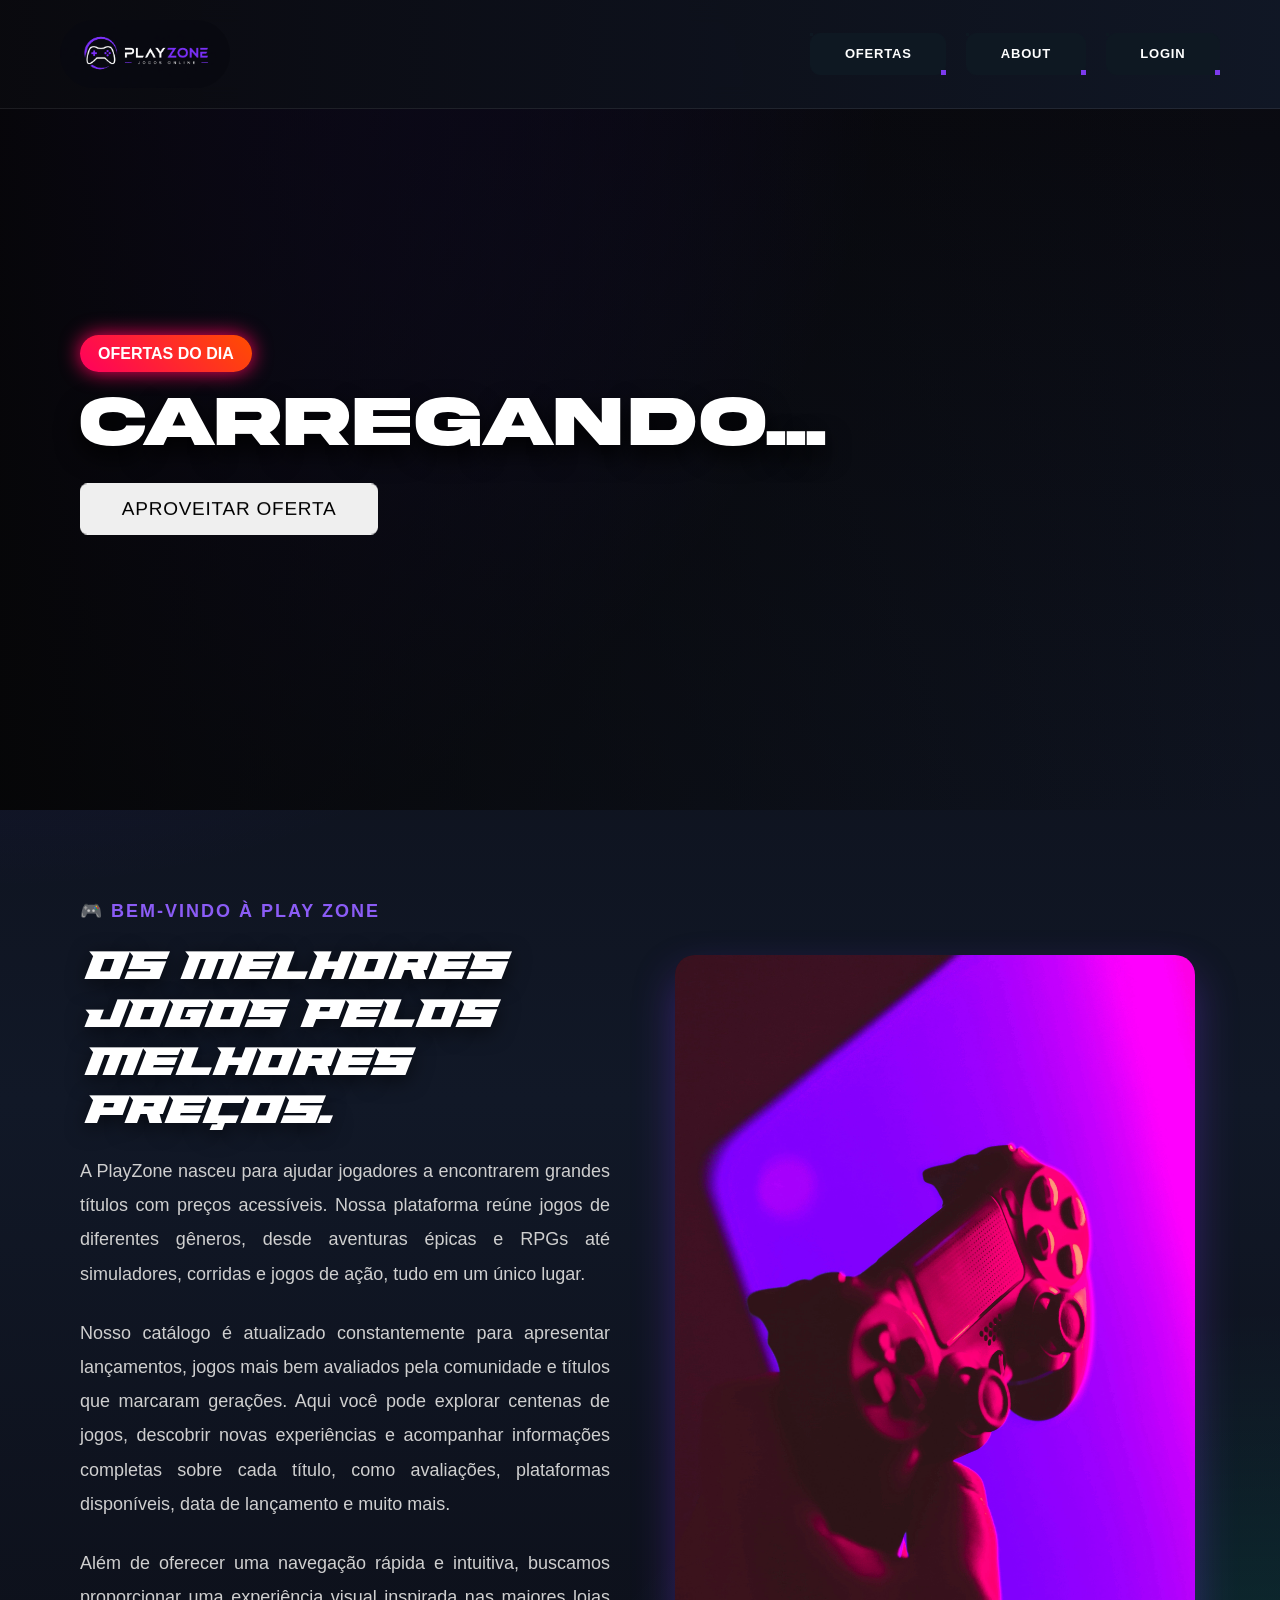
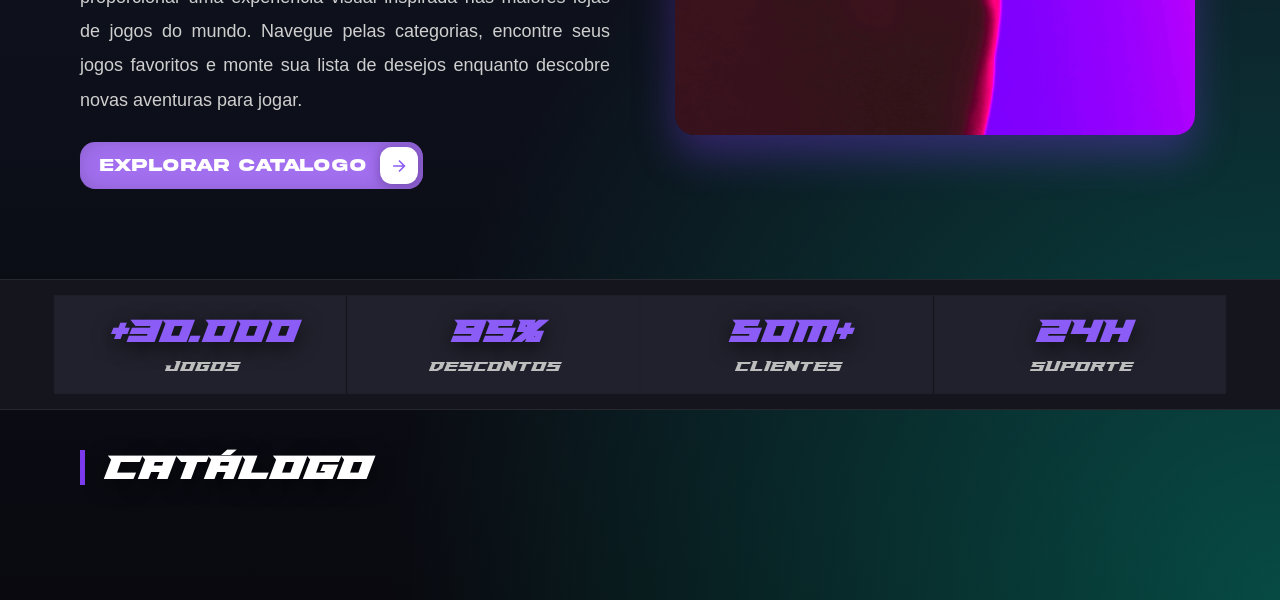
==== commit b5dd3d96: "feat: add logout button on usuario profile" ====
--- a/view/index.html
+++ b/view/index.html
@@ -23,18 +23,27 @@
                 </div>
             </li>
             <li>
-                <li>
                 <!-- Container do Login (Fica visível se NÃO tiver token) -->
                 <div id="btn-login" class="button-borders">
                     <button class="primary-button" onclick="window.location.href='login.html'">LOGIN</button>
                 </div>
                 
-                <!-- Círculo de Perfil (Fica visível se TIVER token) -->
-                <div id="circulo-perfil" style="display: none;" title="Meu Perfil">
-                    <span>U</span> 
+                <!-- Container do Menu Inteiro (Fica visível se TIVER token) -->
+                <div id="menu-usuario" class="menu-container" style="display: none;">
+                    
+                    <!-- O Círculo -->
+                    <div id="circulo-perfil" class="circulo-perfil" onclick="abrirMenu()">
+                        <span id="letra-perfil"></span>
+                    </div>
+
+                    <!-- A Caixinha Suspensa -->
+                    <div id="caixa-menu" class="caixa-menu">
+                        <a href="#" class="menu-item">Meu Perfil</a>
+                        <a href="#" class="menu-item">Carrinho</a>
+                        <button onclick="LogOut()" class="menu-item btn-sair">Sair</button>
+                    </div>
+
                 </div>
-            </li>
-                
             </li>
         </ul>
     </nav>
--- a/view/style/style.css
+++ b/view/style/style.css
@@ -580,28 +580,97 @@
 
 /* Transforma o botao de login em um circulo */
 #circulo-perfil {
-    width: 45px;
-    height: 45px;
-    background-color: #6366f1; 
-    color: white; 
-    border-radius: 50%; 
-    
-    /* Flexbox para centralizar a letra perfeitamente no meio do círculo */
+    width: 40px; 
+    height: 40px; 
+    background-color: #8b5cf6; 
+    border-radius: 50%; color: white; 
     display: flex; 
-    align-items: center;
-    justify-content: center;
-    
-    font-size: 20px;
-    font-weight: bold;
-    cursor: pointer;
-    box-shadow: 0 4px 6px rgba(0, 0, 0, 0.1);
-    transition: transform 0.2s ease;
-}
-
-/* Efeito de aumentar um pouquinho quando passa o mouse por cima */
+    align-items: center; 
+    justify-content: center; 
+    font-weight: 
+    bold; cursor: pointer;
+}
+
 #circulo-perfil:hover {
     transform: scale(1.1);
 }
+
+/* MENU DO PERFIL */
+.menu-container {
+    position: relative;
+}
+
+/* O botão do círculo */
+.circulo-perfil {
+    width: 40px; 
+    height: 40px; 
+    background-color: #8b5cf6; 
+    border-radius: 50%; 
+    color: white; 
+    display: flex; 
+    align-items: center; 
+    justify-content: center; 
+    font-weight: bold; 
+    cursor: pointer;
+}
+
+/* O estado inicial da caixinha (Escondida) */
+.caixa-menu {
+    position: absolute; 
+    top: 50px; 
+    right: 0; 
+    width: 160px; 
+    background-color: #1f2937; 
+    border-radius: 8px; 
+    overflow: hidden; 
+    box-shadow: 0px 4px 10px rgba(0,0,0,0.5); 
+    z-index: 100;
+    
+    /* Configuração da transição */
+    opacity: 0; 
+    visibility: hidden; 
+    transform: translateY(-10px); 
+    transition: all 0.2s ease-in-out; 
+}
+
+/* A CLASSE QUE O JS VAI ADICIONAR PARA ABRIR O MENU */
+.caixa-menu.aberta {
+    opacity: 1;
+    visibility: visible;
+    transform: translateY(0);
+}
+
+/* O estilo base dos links e do botão de sair */
+.menu-item {
+    display: block; 
+    width: 100%;
+    padding: 12px; 
+    color: white; 
+    text-decoration: none; 
+    text-align: left;
+    border-bottom: 1px solid #374151;
+    background: none;
+    border-left: none;
+    border-right: none;
+    border-top: none;
+    cursor: pointer;
+    font-size: 16px;
+    box-sizing: border-box;
+}
+
+/* Efeito ao passar o mouse */
+.menu-item:hover {
+    background-color: #374151;
+}
+
+/* Cor específica do botão de sair */
+.btn-sair {
+    color: #ef4444; 
+    font-weight: bold;
+    border-bottom: none; /* Tira a linha do último item */
+}
+
+/*ANIMAÇÕES*/
 
 @keyframes aparecer{
 from{
